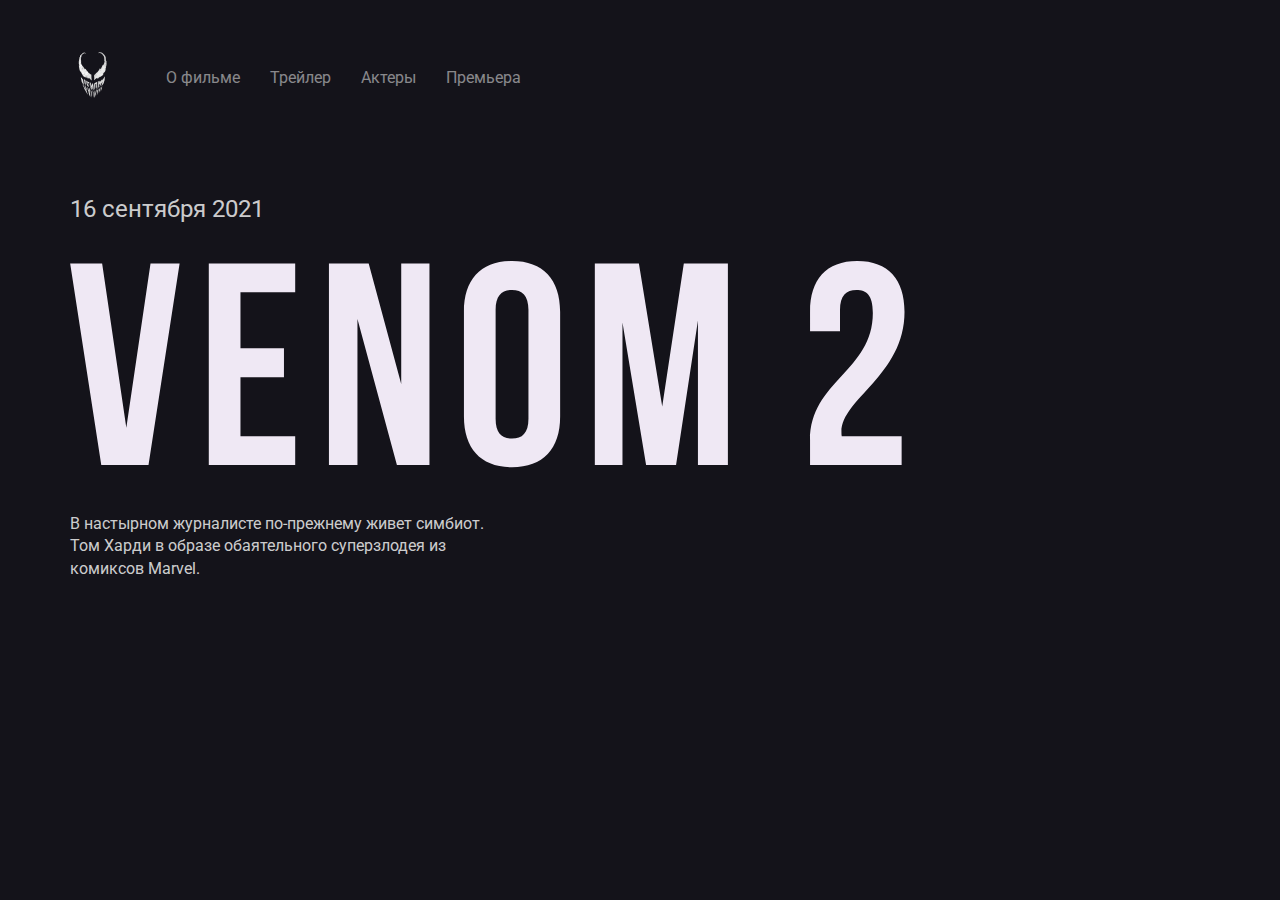
==== index.html @ 105b3036 "Создал структуру проекта и сверстал шапку сайта" ====
<!DOCTYPE html>
<html lang="ru">
<head>
    <meta charset="UTF-8">
    <meta http-equiv="X-UA-Compatible" content="IE=edge">
    <meta name="viewport" content="width=device-width, initial-scale=1.0">
    <title>Venom 2 - сайт о фильме</title>
    <link rel="preconnect" href="https://fonts.gstatic.com">
    <link href="https://fonts.googleapis.com/css2?family=Roboto:wght@400;700&display=swap" rel="stylesheet">    
    <link rel="stylesheet" href="css/style.css"/>
    <link rel="stylesheet" href="css/normalize.css">
    <script src="app/app.js"></script> 
</head>
<body>
<div class="container">
    <header class="header">
        <a href="/" class="logo-link">
          <img width="46" height="71" src="img/logo.png" alt="logo: Venom" class="logo-image">
        </a>    
            <nav class="nav">
              <ul class="nav-menu">
                  <li class="nav-menu-item">
                      <a href="about.html" class="nav-menu-link">О фильме</a>
                  </li>
                  <li class="nav-menu-item">
                      <a href="trailer.html" class="nav-menu-link">Трейлер</a>
                  </li>
                  <li class="nav-menu-item">
                      <a href="actors.html" class="nav-menu-link">Актеры</a>
                  </li>
                  <li class="nav-menu-item">
                      <a href="premier.html" class="nav-menu-link">Премьера</a>
                  </li>
              </ul>
            </nav>
      </header>
      <div class="film">
          <div class="film-text">
              <span class="film-date">16 сентября 2021</span>
              <img src="img/venom-2.svg" alt="logo: venom-2" class="film-logo">
              <p class="film-description">
                В настырном журналисте по-прежнему живет симбиот. Том Харди в образе обаятельного суперзлодея из комиксов Marvel.
              </p>
          </div>
          <!-- /.film-text -->
      </div>
      <!-- /.film -->
</div>
<!-- /.container -->
</body>
</html>
---- css/style.css ----
body{
    background-color: #14131A;
    color: #fff;
    font-family: 'Roboto', sans-serif;
}
.container{
    max-width: 1140px;
    margin: auto;
}
.header{
    display: flex;
    align-items: center;
    padding-top: 40px;
    margin-bottom: 80px;
}

.logo-link{
    display: inline-block;
    margin-right: 50px;
}
.nav-menu{
    margin: 0;
    padding: 0;
    list-style: none;
    display: flex;
}
.nav-menu-item{
    margin-right: 30px;
}
.nav-menu-link{
    text-decoration: none;
    color: rgba(255, 255, 255, 0.5);
}
.film-date{
    display: block;
    font-size: 24px;
    line-height: 28px;
    margin-bottom: 38px;
    color: rgba(255, 255, 255, 0.8);
}
.film-description{
    margin-top: 40px;
    max-width: 423px;
    font-size: 16px;
    line-height: 140%;
    color: rgba(255, 255, 255, 0.8);
   
}
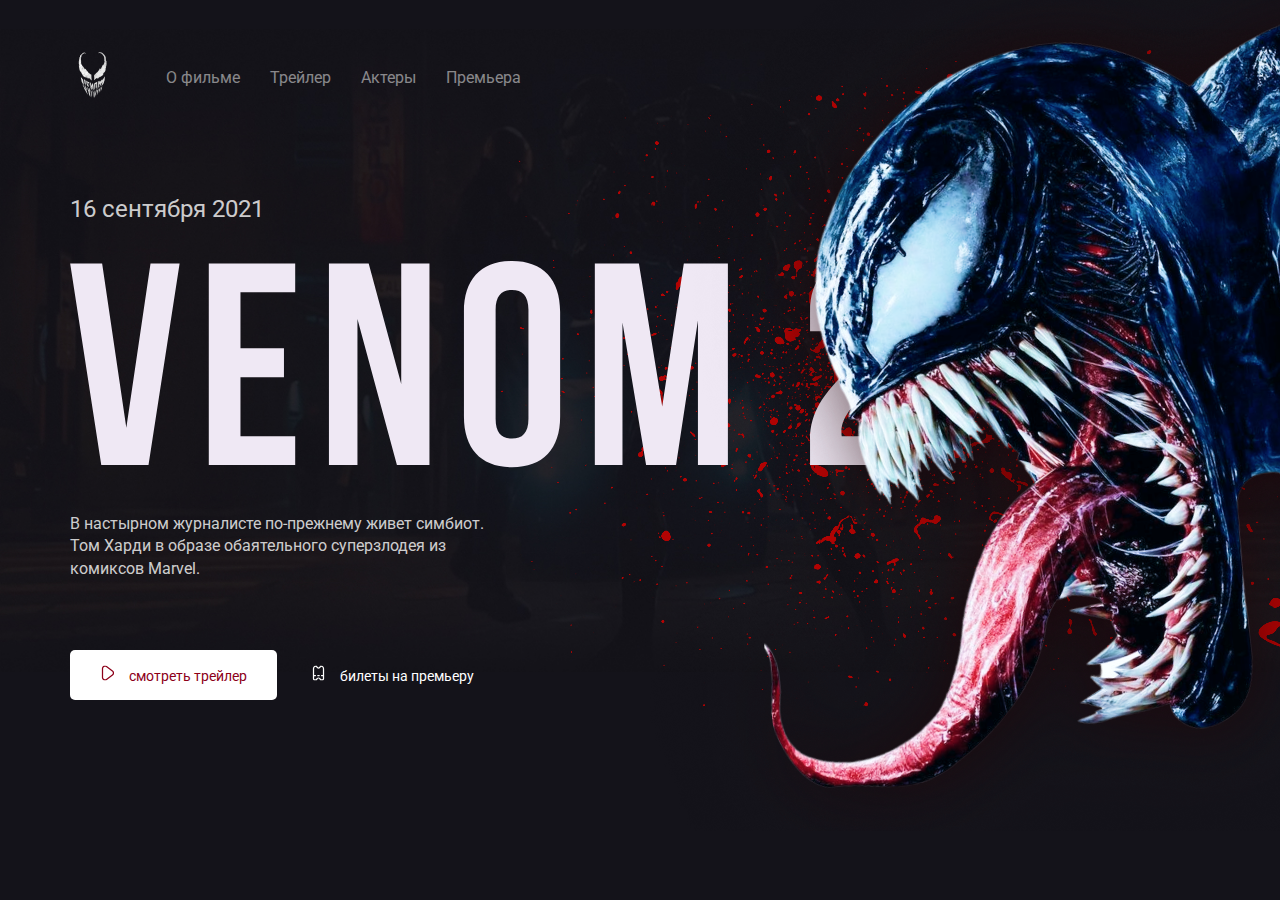
==== commit f1a69d19: "Сверстал главную страницу" ====
--- a/index.html
+++ b/index.html
@@ -11,7 +11,7 @@
     <link rel="stylesheet" href="css/normalize.css">
     <script src="app/app.js"></script> 
 </head>
-<body>
+<body class="blood">
 <div class="container">
     <header class="header">
         <a href="/" class="logo-link">
@@ -43,9 +43,21 @@
               </p>
           </div>
           <!-- /.film-text -->
+          <div class="button-group">
+              <button class="button button-primary">
+                  <img width="15" src="img/play.svg" alt="icon: play" class="button-icon">
+                  <span class="button-text">смотреть трейлер</span>
+              </button>
+              <a href="trailer.html" class="button button-link">
+                  <img width="15" src="img/ticket.svg" alt="icon: ticket" class="button-icon">
+                  <span class="button-text">билеты на премьеру</span>
+              </a>
+          </div>
+          <!-- /.button-group -->
       </div>
       <!-- /.film -->
 </div>
 <!-- /.container -->
+<img src="img/venom.png" alt="photo: venom" class="venom">
 </body>
 </html>--- a/css/style.css
+++ b/css/style.css
@@ -1,5 +1,4 @@
 body{
-    background-color: #14131A;
     color: #fff;
     font-family: 'Roboto', sans-serif;
 }
@@ -43,6 +42,39 @@
     max-width: 423px;
     font-size: 16px;
     line-height: 140%;
-    color: rgba(255, 255, 255, 0.8);
-   
+    color: rgba(255, 255, 255, 0.8);   
+}
+.button{
+    padding: 15px 30px;
+    border: none;
+    border-radius: 5px;
+    text-decoration: none;
+    cursor: pointer;
+}
+.button-text .button-icon{
+    display: inline-block;
+    vertical-align: middle;
+}
+.button-text{
+    margin-left: 10px;
+    font-size: 14px;
+    line-height: 16px;
+}
+.button-primary{
+    color: #8D0019;
+    background: #FFFFFF;
+}
+.button-link{
+    color: #FFFFFF;
+}
+.button-group{
+    margin-top: 70px;
+}
+.venom{
+    position: absolute;
+    top: 0;        
+    right: 0;   
+}
+.blood{
+    background: url("../img/blood.png") no-repeat top right, #14131A url("../img/background.jpg") no-repeat center /100%;
 }